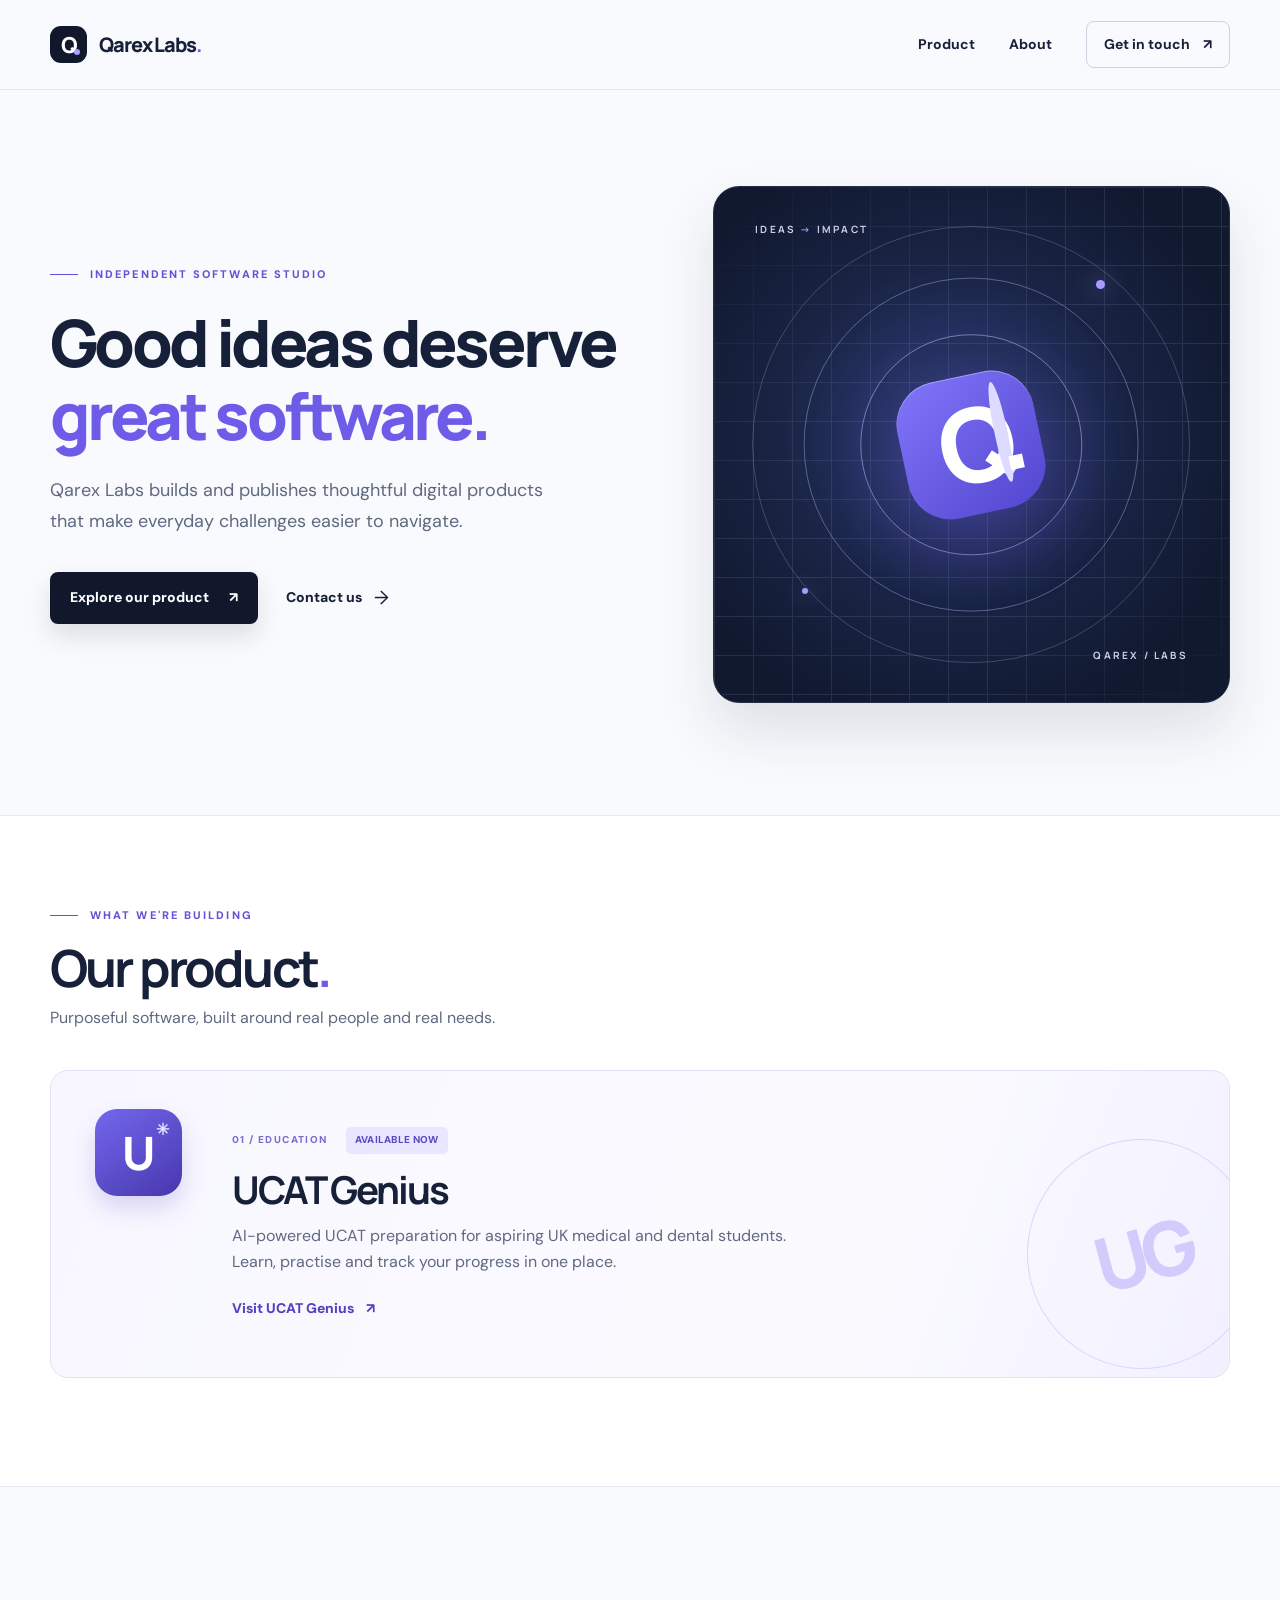
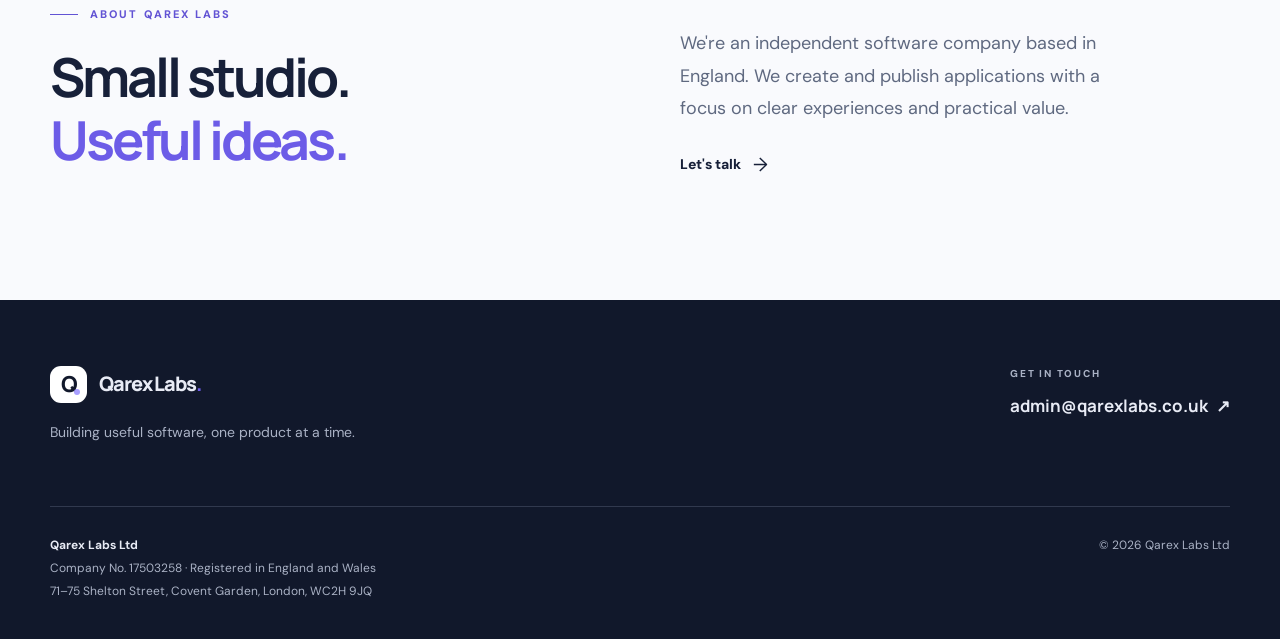
==== index.html @ 5dccab5b "Create Qarex Labs website" ====
<!doctype html>
<html lang="en-GB">
  <head>
    <meta charset="utf-8">
    <meta name="viewport" content="width=device-width, initial-scale=1">
    <meta name="theme-color" content="#11182b">
    <meta name="description" content="Qarex Labs Ltd builds and publishes useful software products, including UCAT Genius.">
    <meta property="og:type" content="website">
    <meta property="og:title" content="Qarex Labs — Independent software studio">
    <meta property="og:description" content="We build and publish useful software products.">
    <meta property="og:url" content="https://qarexlabs.co.uk/">
    <link rel="canonical" href="https://qarexlabs.co.uk/">
    <link rel="icon" type="image/svg+xml" href="favicon.svg">
    <link rel="stylesheet" href="style.css">
    <title>Qarex Labs — Independent software studio</title>
  </head>
  <body>
    <a class="skip-link" href="#main">Skip to content</a>

    <header class="site-header">
      <div class="container header-inner">
        <a class="brand" href="/" aria-label="Qarex Labs home">
          <span class="brand-mark" aria-hidden="true">Q<span></span></span>
          <span>Qarex Labs<span class="brand-dot">.</span></span>
        </a>
        <nav class="site-nav" aria-label="Main navigation">
          <a href="#product">Product</a>
          <a href="#about">About</a>
          <a class="nav-contact" href="mailto:admin@qarexlabs.co.uk">Get in touch <span aria-hidden="true">↗</span></a>
        </nav>
      </div>
    </header>

    <main id="main">
      <section class="hero container" aria-labelledby="hero-title">
        <div class="hero-copy">
          <p class="eyebrow"><span class="eyebrow-line"></span> Independent software studio</p>
          <h1 id="hero-title">Good ideas deserve <em>great software.</em></h1>
          <p class="hero-lead">Qarex Labs builds and publishes thoughtful digital products that make everyday challenges easier to navigate.</p>
          <div class="hero-actions">
            <a class="button button-primary" href="#product">Explore our product <span aria-hidden="true">↗</span></a>
            <a class="text-link" href="mailto:admin@qarexlabs.co.uk">Contact us <span aria-hidden="true">→</span></a>
          </div>
        </div>
        <div class="hero-art" aria-hidden="true">
          <div class="art-grid"></div>
          <div class="orbit orbit-outer"></div>
          <div class="orbit orbit-middle"></div>
          <div class="orbit orbit-inner"></div>
          <div class="orbit-core">Q<span>.</span></div>
          <div class="art-label art-label-top">IDEAS <span>→</span> IMPACT</div>
          <div class="art-label art-label-bottom">QAREX / LABS</div>
          <div class="art-spark art-spark-one"></div>
          <div class="art-spark art-spark-two"></div>
        </div>
      </section>

      <section class="product-section" id="product" aria-labelledby="product-title">
        <div class="container">
          <div class="section-heading">
            <p class="eyebrow"><span class="eyebrow-line"></span> What we're building</p>
            <h2 id="product-title">Our product<span class="accent">.</span></h2>
            <p>Purposeful software, built around real people and real needs.</p>
          </div>
          <article class="product-card">
            <div class="product-icon" aria-hidden="true"><span>U</span><span class="icon-star">✳</span></div>
            <div class="product-content">
              <div class="product-meta"><span>01 / EDUCATION</span><span class="product-status">Available now</span></div>
              <h3>UCAT Genius</h3>
              <p>AI-powered UCAT preparation for aspiring UK medical and dental students. Learn, practise and track your progress in one place.</p>
              <a class="product-link" href="https://ucatgenius.com/">Visit UCAT Genius <span aria-hidden="true">↗</span></a>
            </div>
            <div class="product-decoration" aria-hidden="true"><span>UG</span></div>
          </article>
        </div>
      </section>

      <section class="about-section container" id="about" aria-labelledby="about-title">
        <div>
          <p class="eyebrow"><span class="eyebrow-line"></span> About Qarex Labs</p>
          <h2 id="about-title">Small studio.<br><em>Useful ideas.</em></h2>
        </div>
        <div class="about-copy">
          <p>We're an independent software company based in England. We create and publish applications with a focus on clear experiences and practical value.</p>
          <a class="text-link" href="mailto:admin@qarexlabs.co.uk">Let's talk <span aria-hidden="true">→</span></a>
        </div>
      </section>
    </main>

    <footer class="site-footer">
      <div class="container footer-top">
        <div>
          <a class="brand footer-brand" href="/" aria-label="Qarex Labs home">
            <span class="brand-mark" aria-hidden="true">Q<span></span></span>
            <span>Qarex Labs<span class="brand-dot">.</span></span>
          </a>
          <p>Building useful software, one product at a time.</p>
        </div>
        <div class="footer-contact">
          <span>GET IN TOUCH</span>
          <a href="mailto:admin@qarexlabs.co.uk">admin@qarexlabs.co.uk <span aria-hidden="true">↗</span></a>
        </div>
      </div>
      <div class="container footer-bottom">
        <div>
          <strong>Qarex Labs Ltd</strong>
          <span><a class="company-link" href="https://find-and-update.company-information.service.gov.uk/company/17503258">Company No. 17503258</a> · Registered in England and Wales</span>
          <address>71–75 Shelton Street, Covent Garden, London, WC2H 9JQ</address>
        </div>
        <span>© 2026 Qarex Labs Ltd</span>
      </div>
    </footer>
  </body>
</html>
---- style.css ----
@import url('https://fonts.googleapis.com/css2?family=DM+Sans:wght@400;500;600;700&family=Manrope:wght@400;500;600;700;800&display=swap');

:root {
  color-scheme: light;
  --ink: #172039;
  --muted: #5f6980;
  --purple: #6c5ce7;
  --line: #e3e7f0;
  --paper: #f9fafd;
  --dark: #11182b;
}

*, *::before, *::after { box-sizing: border-box; }
html { scroll-behavior: smooth; }
body { margin: 0; color: var(--ink); background: var(--paper); font: 400 16px/1.65 'DM Sans', Arial, sans-serif; }
a { color: inherit; text-decoration: none; }
a:focus-visible { outline: 3px solid #a89fff; outline-offset: 4px; }
h1, h2, h3, p { margin-top: 0; }
h1, h2, h3 { font-family: Manrope, Arial, sans-serif; letter-spacing: -.055em; }
.container { width: min(1180px, calc(100% - 64px)); margin-inline: auto; }
.skip-link { position: absolute; z-index: 10; left: 16px; top: -60px; padding: 8px 14px; background: white; }
.skip-link:focus { top: 12px; }

.site-header { background: var(--paper); border-bottom: 1px solid var(--line); }
.header-inner { min-height: 89px; display: flex; align-items: center; justify-content: space-between; gap: 28px; }
.brand { display: inline-flex; align-items: center; gap: 12px; font: 800 20px/1 Manrope, Arial, sans-serif; letter-spacing: -.055em; white-space: nowrap; }
.brand-mark { position: relative; display: grid; place-items: center; width: 37px; height: 37px; border-radius: 11px; color: #fff; background: var(--dark); font: 800 22px/1 Manrope, Arial, sans-serif; }
.brand-mark > span { position: absolute; right: 7px; bottom: 8px; width: 6px; height: 6px; border-radius: 50%; background: #a89fff; }
.brand-dot, .accent { color: var(--purple); }
.site-nav { display: flex; align-items: center; gap: 34px; font-size: 14px; font-weight: 700; }
.site-nav a:not(.nav-contact):hover, .text-link:hover, .footer-contact a:hover { color: var(--purple); }
.nav-contact { padding: 11px 17px; border: 1px solid #ccd2e0; border-radius: 8px; transition: background .2s, border-color .2s; }
.nav-contact:hover { background: #f0efff; border-color: #c4bfff; }
.nav-contact span { margin-left: 10px; }

.hero { display: grid; grid-template-columns: 1.08fr .92fr; align-items: center; gap: 56px; padding-block: 96px 112px; }
.hero-copy { max-width: 610px; }
.eyebrow { display: flex; align-items: center; gap: 12px; margin-bottom: 23px; color: #6253d4; font-size: 11px; font-weight: 800; letter-spacing: .19em; text-transform: uppercase; }
.eyebrow-line { width: 28px; height: 1px; background: currentColor; }
.hero h1 { max-width: 700px; margin-bottom: 24px; font-size: clamp(44px, 5.1vw, 72px); line-height: 1.105; font-weight: 800; }
.hero h1 em, .about-section h2 em { color: var(--purple); font-style: normal; }
.hero-lead { max-width: 510px; margin-bottom: 34px; color: var(--muted); font-size: 18px; line-height: 1.75; }
.hero-actions { display: flex; align-items: center; flex-wrap: wrap; gap: 28px; }
.button { display: inline-flex; align-items: center; justify-content: center; gap: 20px; min-height: 52px; padding: 12px 20px; border-radius: 8px; font-size: 14px; font-weight: 800; }
.button-primary { background: var(--dark); color: white; box-shadow: 0 12px 24px rgba(17,24,43,.12); transition: transform .2s, box-shadow .2s; }
.button-primary:hover { transform: translateY(-2px); box-shadow: 0 15px 28px rgba(17,24,43,.18); }
.text-link { display: inline-flex; align-items: center; gap: 12px; font-size: 14px; font-weight: 800; }
.text-link span { font-size: 19px; font-weight: 400; }

.hero-art { position: relative; aspect-ratio: 1/1; overflow: hidden; border: 1px solid #252e48; border-radius: 26px; background: radial-gradient(circle at 46% 48%, #303c73 0, #192444 45%, #11192f 78%); box-shadow: 0 28px 56px rgba(32,42,76,.12); }
.art-grid { position: absolute; inset: 0; opacity: .17; background-image: linear-gradient(#8b99bf 1px, transparent 1px), linear-gradient(90deg, #8b99bf 1px, transparent 1px); background-size: 39px 39px; mask-image: linear-gradient(135deg, transparent, #000 35%, #000 75%, transparent); }
.orbit { position: absolute; left: 50%; top: 50%; border: 1px solid rgba(194,199,255,.24); border-radius: 50%; transform: translate(-50%, -50%); }
.orbit-outer { width: 85%; aspect-ratio: 1; }
.orbit-middle { width: 65%; aspect-ratio: 1; border-color: rgba(194,199,255,.38); }
.orbit-inner { width: 43%; aspect-ratio: 1; border-color: rgba(194,199,255,.53); box-shadow: 0 0 70px rgba(121,105,255,.14); }
.orbit-core { position: absolute; left: 50%; top: 50%; display: grid; place-items: center; width: 27%; aspect-ratio: 1; border-radius: 31%; color: white; background: linear-gradient(145deg, #8175fa, #5346cf); box-shadow: 0 20px 70px rgba(105,87,239,.38), inset 0 1px 0 rgba(255,255,255,.34); transform: translate(-50%, -50%) rotate(-12deg); font: 800 clamp(55px, 8vw, 112px)/1 Manrope, Arial, sans-serif; letter-spacing: -.13em; }
.orbit-core::first-letter { transform: rotate(12deg); }
.orbit-core span { position: absolute; right: 22%; bottom: 18%; width: 10%; aspect-ratio: 1; border-radius: 50%; background: #dddbff; }
.art-label { position: absolute; color: #cbd0e7; font: 700 10px/1.2 Manrope, Arial, sans-serif; letter-spacing: .22em; }
.art-label-top { top: 7%; left: 8%; }
.art-label-top span { color: #aaa0ff; }
.art-label-bottom { bottom: 8%; right: 8%; }
.art-spark { position: absolute; width: 9px; height: 9px; border-radius: 50%; background: #a69dff; box-shadow: 0 0 24px #a69dff; }
.art-spark-one { top: 18%; right: 24%; }.art-spark-two { bottom: 21%; left: 17%; width: 6px; height: 6px; }

.product-section { padding-block: 90px 108px; background: #fff; border-block: 1px solid var(--line); }
.section-heading { margin-bottom: 39px; }
.section-heading .eyebrow { margin-bottom: 14px; }
.section-heading h2 { margin-bottom: 8px; font-size: clamp(36px, 4vw, 52px); line-height: 1.15; }
.section-heading > p:last-child { margin-bottom: 0; color: var(--muted); }
.product-card { display: grid; grid-template-columns: 105px minmax(0, 1fr) 190px; gap: 32px; min-height: 290px; align-items: center; overflow: hidden; padding: 38px 44px; border: 1px solid #e1e4f0; border-radius: 18px; background: linear-gradient(110deg, #f8f7ff 0%, #fbfbff 69%, #f2f0ff 100%); }
.product-icon { position: relative; align-self: start; display: grid; place-items: center; width: 87px; height: 87px; border-radius: 22px; color: #fff; background: linear-gradient(145deg, #7467ed, #4737ad); box-shadow: 0 12px 24px rgba(86,70,189,.2); font: 800 46px/1 Manrope, Arial, sans-serif; }
.icon-star { position: absolute; right: 13px; top: 12px; color: #e3dfff; font-size: 16px; }
.product-meta { display: flex; align-items: center; flex-wrap: wrap; gap: 18px; margin-bottom: 13px; color: #786bd0; font-size: 10px; font-weight: 800; letter-spacing: .14em; }
.product-status { padding: 5px 9px; border-radius: 5px; background: #e9e6ff; color: #584ac3; font-size: 10px; letter-spacing: .03em; text-transform: uppercase; }
.product-card h3 { margin-bottom: 10px; font-size: clamp(29px, 3vw, 39px); line-height: 1.2; }
.product-card p { max-width: 590px; margin-bottom: 20px; color: var(--muted); }
.product-link { display: inline-flex; align-items: center; gap: 12px; color: #5142c2; font-size: 14px; font-weight: 800; }
.product-link:hover { text-decoration: underline; text-underline-offset: 4px; }
.product-decoration { display: grid; place-items: center; width: 230px; height: 230px; border: 1px solid #dad5ff; border-radius: 50%; color: #d2cbfb; font: 800 75px/1 Manrope, Arial, sans-serif; letter-spacing: -.09em; transform: translate(32px, 30px) rotate(-15deg); }

.about-section { display: grid; grid-template-columns: 1fr 1fr; align-items: center; gap: 80px; padding-block: 110px 120px; }
.about-section h2 { margin-bottom: 0; font-size: clamp(36px, 4.2vw, 58px); line-height: 1.17; }
.about-copy { max-width: 450px; padding-top: 30px; }
.about-copy p { margin-bottom: 24px; color: var(--muted); font-size: 18px; line-height: 1.8; }

.site-footer { color: #e8ebf5; background: var(--dark); }
.footer-top { display: flex; justify-content: space-between; gap: 35px; padding-block: 66px 62px; border-bottom: 1px solid #31394e; }
.footer-brand .brand-mark { background: #fff; color: var(--dark); }
.footer-top p { margin: 18px 0 0; color: #aab2c5; font-size: 14px; }
.footer-contact { display: flex; flex-direction: column; align-items: flex-start; gap: 12px; }
.footer-contact > span { color: #aab2c5; font-size: 10px; font-weight: 800; letter-spacing: .18em; }
.footer-contact a { font: 700 17px Manrope, Arial, sans-serif; }
.footer-contact a span { margin-left: 5px; }
.footer-bottom { display: flex; justify-content: space-between; gap: 24px; padding-block: 29px 38px; color: #aab2c5; font-size: 12px; }
.footer-bottom > div { display: flex; flex-direction: column; gap: 3px; }
.footer-bottom strong { color: #e8ebf5; font-weight: 700; }
.footer-bottom address { font-style: normal; }
.company-link:hover { color: #e8ebf5; text-decoration: underline; text-underline-offset: 3px; }

@media (max-width: 900px) {
  .hero { gap: 35px; padding-block: 75px 85px; }
  .hero h1 { font-size: clamp(42px, 5.7vw, 60px); }
  .product-card { grid-template-columns: 90px minmax(0, 1fr); }
  .product-decoration { display: none; }
}
@media (max-width: 680px) {
  .container { width: min(100% - 36px, 520px); }
  .header-inner { min-height: 76px; }
  .brand { font-size: 18px; }
  .site-nav { gap: 14px; }
  .site-nav a:not(.nav-contact) { display: none; }
  .nav-contact { padding: 8px 11px; font-size: 12px; }
  .nav-contact span { margin-left: 3px; }
  .hero { grid-template-columns: 1fr; gap: 47px; padding-block: 69px 75px; }
  .hero h1 { font-size: clamp(43px, 10vw, 60px); }
  .hero-lead { font-size: 16px; }
  .hero-art { width: min(100%, 460px); margin-inline: auto; }
  .orbit-core { font-size: clamp(65px, 19vw, 95px); }
  .product-section { padding-block: 70px 80px; }
  .product-card { grid-template-columns: 1fr; gap: 24px; padding: 26px; }
  .product-icon { width: 72px; height: 72px; font-size: 37px; border-radius: 18px; }
  .about-section { grid-template-columns: 1fr; gap: 16px; padding-block: 85px 95px; }
  .about-copy { padding-top: 0; }
  .about-copy p { font-size: 16px; }
  .footer-top, .footer-bottom { flex-direction: column; }
  .footer-top { padding-block: 52px; }
  .footer-bottom { padding-block: 26px 35px; }
}
@media (max-width: 360px) {
  .brand { gap: 8px; font-size: 16px; }
  .nav-contact { padding: 7px 8px; font-size: 11px; }
}
@media (prefers-reduced-motion: reduce) {
  html { scroll-behavior: auto; }
  *, *::before, *::after { transition-duration: .01ms !important; animation-duration: .01ms !important; }
}
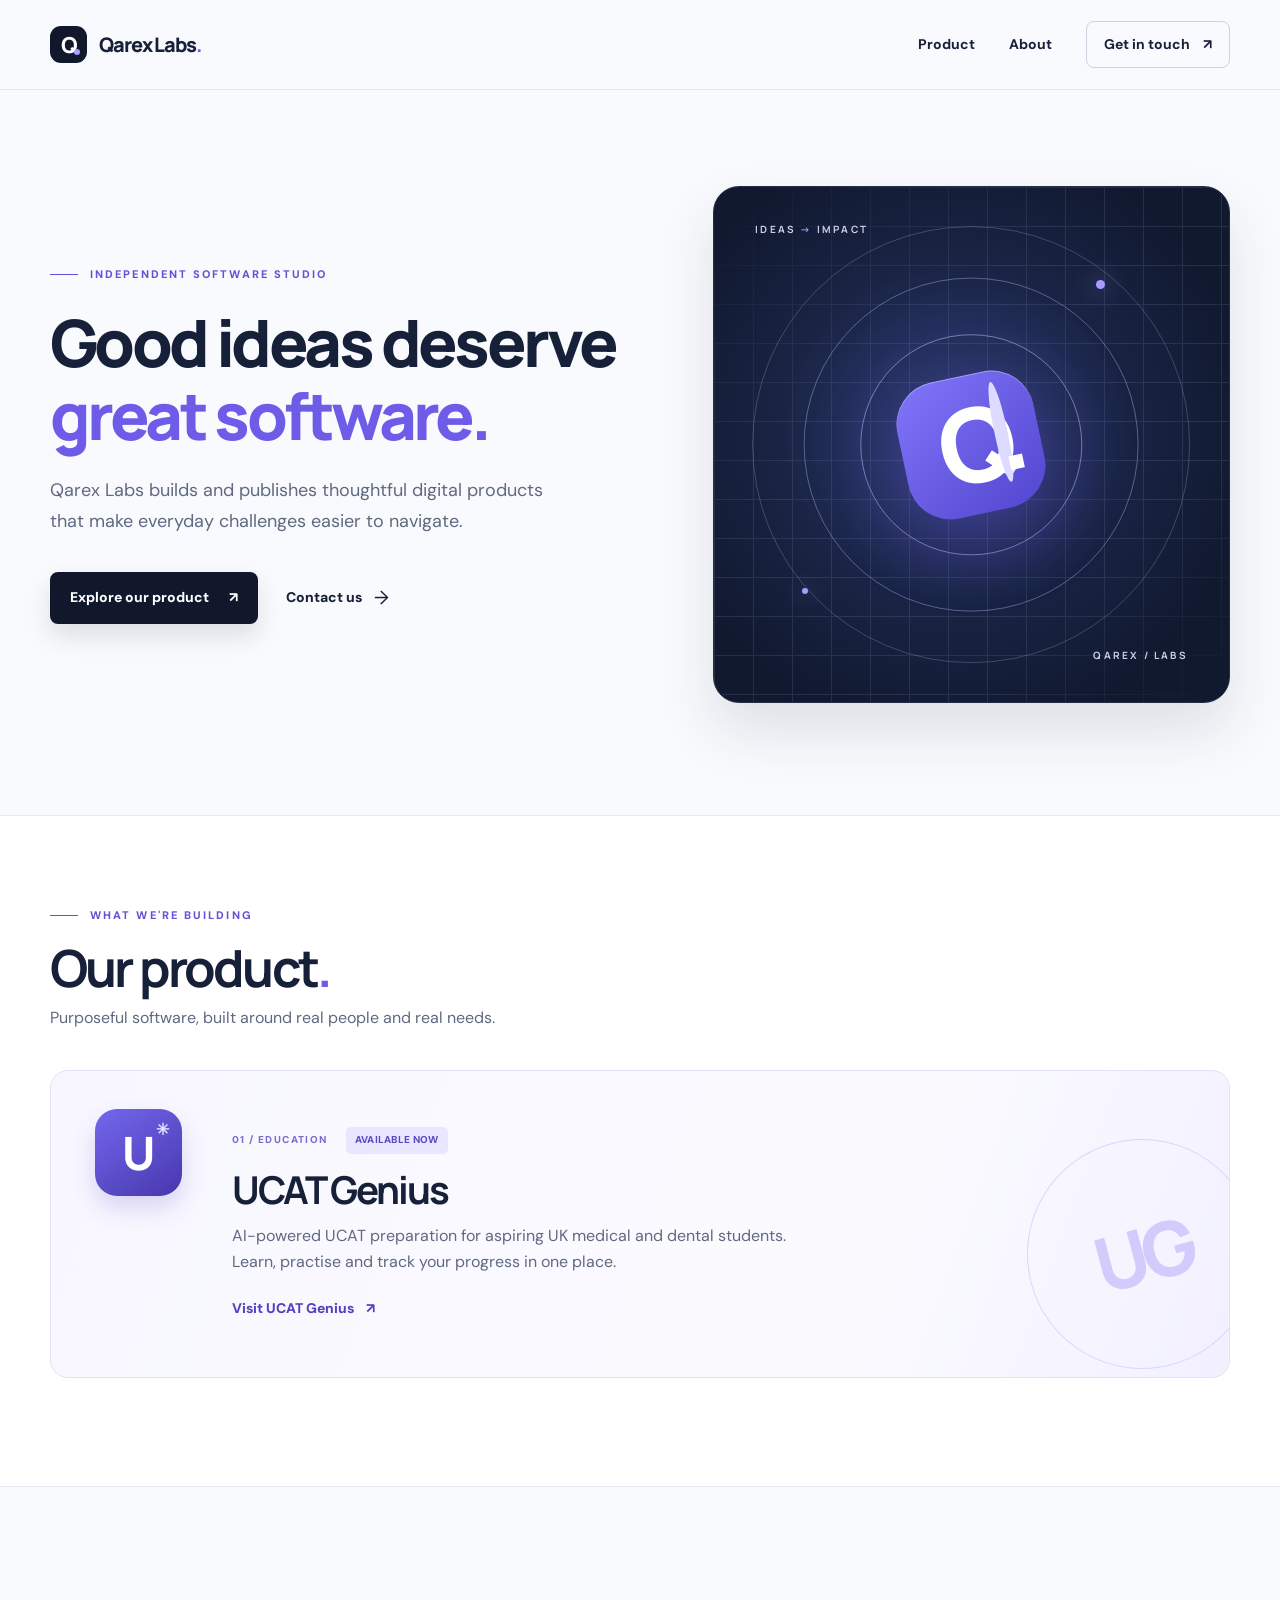
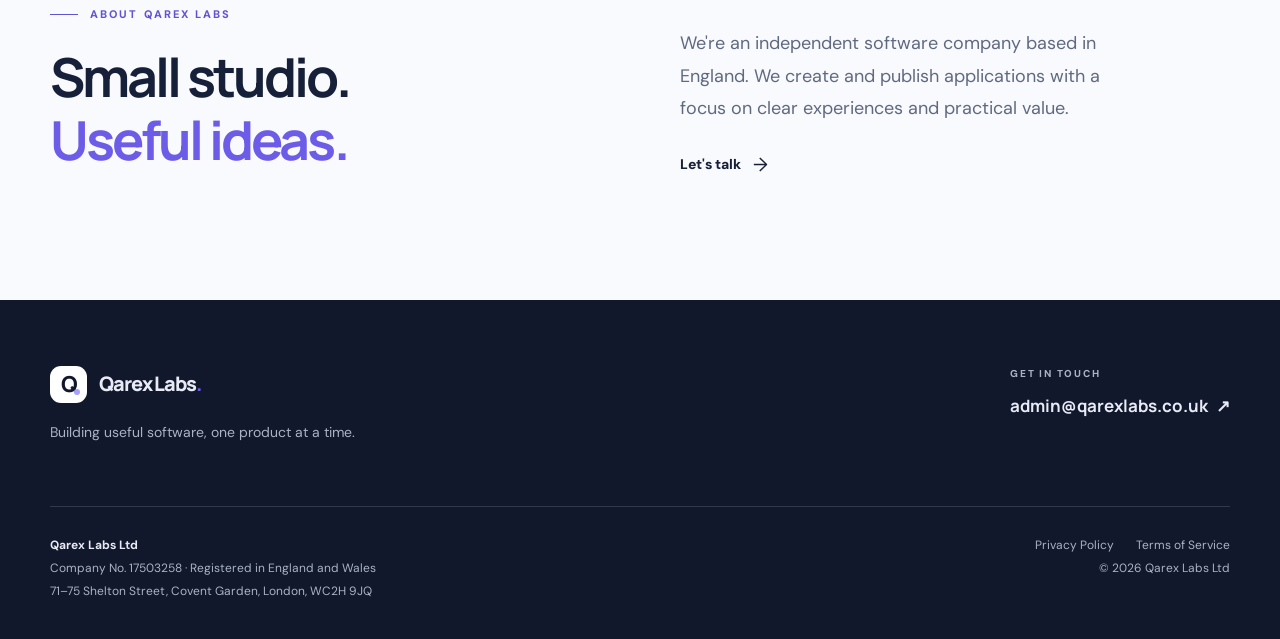
==== commit d50bee6d: "Add UCAT Genius privacy policy and terms pages" ====
--- a/index.html
+++ b/index.html
@@ -107,7 +107,13 @@
           <span><a class="company-link" href="https://find-and-update.company-information.service.gov.uk/company/17503258">Company No. 17503258</a> · Registered in England and Wales</span>
           <address>71–75 Shelton Street, Covent Garden, London, WC2H 9JQ</address>
         </div>
-        <span>© 2026 Qarex Labs Ltd</span>
+        <div class="footer-end">
+          <nav class="footer-legal" aria-label="Legal">
+            <a href="/privacy">Privacy Policy</a>
+            <a href="/terms">Terms of Service</a>
+          </nav>
+          <span>© 2026 Qarex Labs Ltd</span>
+        </div>
       </div>
     </footer>
   </body>
--- a/style.css
+++ b/style.css
@@ -97,12 +97,44 @@
 .footer-bottom strong { color: #e8ebf5; font-weight: 700; }
 .footer-bottom address { font-style: normal; }
 .company-link:hover { color: #e8ebf5; text-decoration: underline; text-underline-offset: 3px; }
+.footer-end { align-items: flex-end; text-align: right; }
+.footer-legal { display: flex; flex-wrap: wrap; justify-content: flex-end; gap: 10px 22px; }
+.footer-legal a:hover { color: #e8ebf5; text-decoration: underline; text-underline-offset: 3px; }
+
+.legal-page { padding-block: 72px 104px; }
+.legal-intro { max-width: 780px; margin-bottom: 44px; }
+.legal-intro .eyebrow { margin-bottom: 16px; }
+.legal-intro h1 { margin-bottom: 14px; font-size: clamp(40px, 5vw, 62px); line-height: 1.12; }
+.legal-intro > p { color: var(--muted); font-size: 17px; }
+.legal-updated { margin-top: 20px; color: var(--muted); font-size: 13px; font-weight: 700; }
+.legal-layout { display: grid; grid-template-columns: minmax(0, 1fr) 230px; align-items: start; gap: 64px; }
+.legal-content { min-width: 0; max-width: 800px; }
+.legal-content section { padding-block: 27px; border-top: 1px solid var(--line); }
+.legal-content h2 { margin-bottom: 14px; font-size: clamp(23px, 2.5vw, 29px); line-height: 1.25; }
+.legal-content h3 { margin: 23px 0 9px; font-size: 18px; line-height: 1.4; letter-spacing: -.03em; }
+.legal-content p, .legal-content ul { margin-bottom: 15px; }
+.legal-content p:last-child, .legal-content ul:last-child { margin-bottom: 0; }
+.legal-content ul { padding-left: 22px; }
+.legal-content li { padding-left: 4px; margin-bottom: 8px; }
+.legal-content li:last-child { margin-bottom: 0; }
+.legal-content a { color: #5142c2; text-decoration: underline; text-underline-offset: 3px; overflow-wrap: anywhere; }
+.legal-content a:hover { color: #3425a4; }
+.legal-content address { font-style: normal; }
+.legal-aside { position: sticky; top: 28px; padding: 22px; border: 1px solid var(--line); border-radius: 14px; background: #fff; }
+.legal-aside h2 { margin-bottom: 13px; font-size: 14px; letter-spacing: -.02em; }
+.legal-aside nav { display: flex; flex-direction: column; gap: 9px; }
+.legal-aside a { color: var(--muted); font-size: 13px; line-height: 1.45; }
+.legal-aside a:hover { color: var(--purple); }
+.legal-content section[id] { scroll-margin-top: 24px; }
 
 @media (max-width: 900px) {
   .hero { gap: 35px; padding-block: 75px 85px; }
   .hero h1 { font-size: clamp(42px, 5.7vw, 60px); }
   .product-card { grid-template-columns: 90px minmax(0, 1fr); }
   .product-decoration { display: none; }
+  .legal-layout { grid-template-columns: 1fr; gap: 20px; }
+  .legal-aside { position: static; grid-row: 1; }
+  .legal-aside nav { flex-direction: row; flex-wrap: wrap; gap: 9px 18px; }
 }
 @media (max-width: 680px) {
   .container { width: min(100% - 36px, 520px); }
@@ -126,6 +158,12 @@
   .footer-top, .footer-bottom { flex-direction: column; }
   .footer-top { padding-block: 52px; }
   .footer-bottom { padding-block: 26px 35px; }
+  .footer-end { align-items: flex-start; text-align: left; }
+  .footer-legal { justify-content: flex-start; }
+  .legal-page { padding-block: 50px 75px; }
+  .legal-intro { margin-bottom: 30px; }
+  .legal-intro > p { font-size: 16px; }
+  .legal-aside { padding: 18px; }
 }
 @media (max-width: 360px) {
   .brand { gap: 8px; font-size: 16px; }
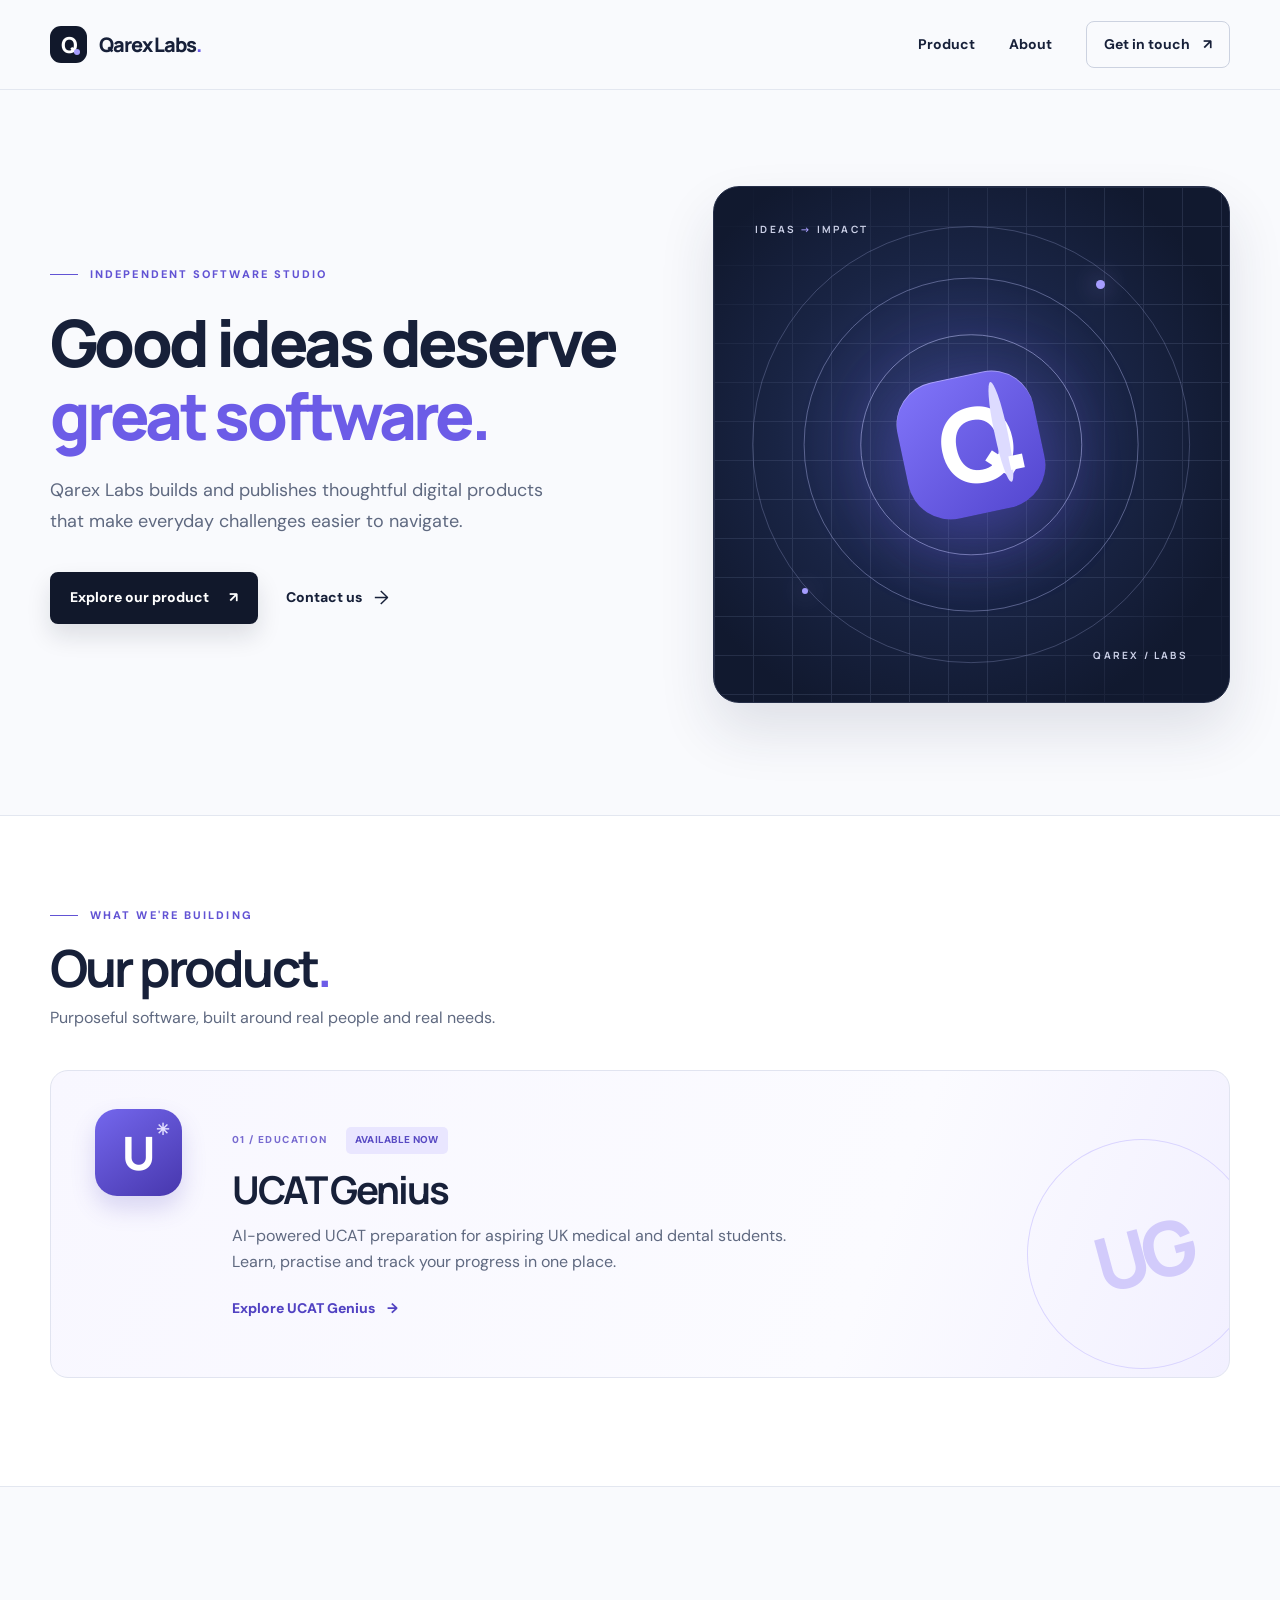
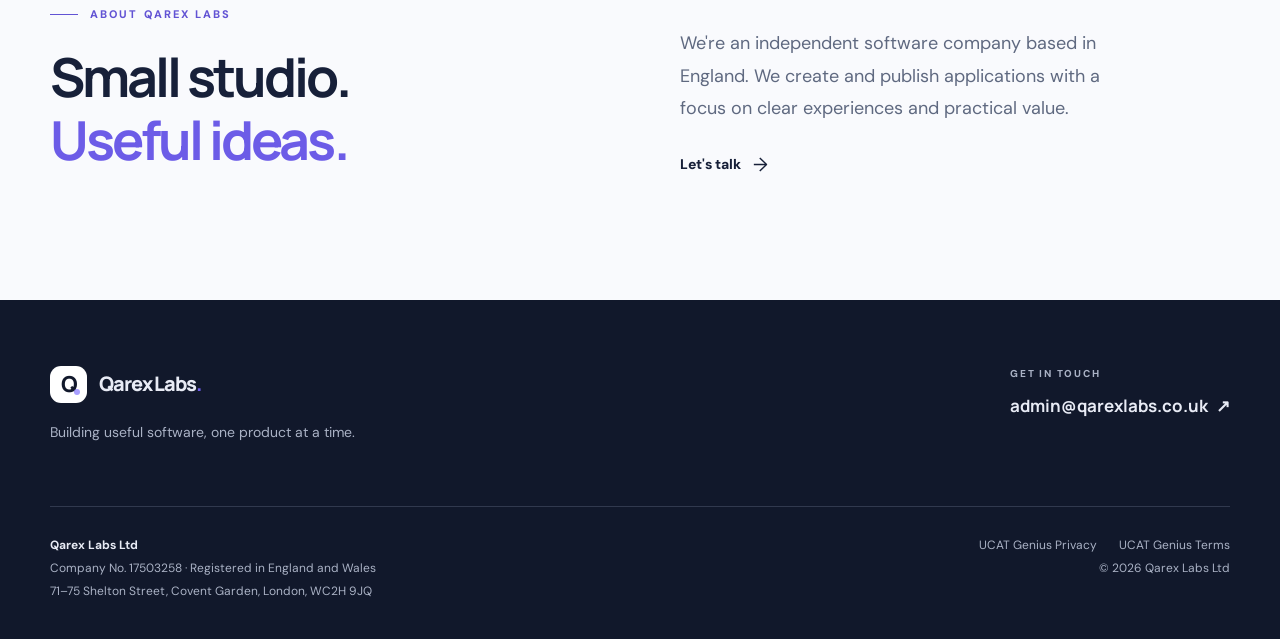
==== commit fbb72b5f: "website updates" ====
--- a/index.html
+++ b/index.html
@@ -68,7 +68,7 @@
               <div class="product-meta"><span>01 / EDUCATION</span><span class="product-status">Available now</span></div>
               <h3>UCAT Genius</h3>
               <p>AI-powered UCAT preparation for aspiring UK medical and dental students. Learn, practise and track your progress in one place.</p>
-              <a class="product-link" href="https://ucatgenius.com/">Visit UCAT Genius <span aria-hidden="true">↗</span></a>
+              <a class="product-link" href="/ucatgenius">Explore UCAT Genius <span aria-hidden="true">→</span></a>
             </div>
             <div class="product-decoration" aria-hidden="true"><span>UG</span></div>
           </article>
@@ -109,8 +109,8 @@
         </div>
         <div class="footer-end">
           <nav class="footer-legal" aria-label="Legal">
-            <a href="/privacy">Privacy Policy</a>
-            <a href="/terms">Terms of Service</a>
+            <a href="/ucatgenius/privacy">UCAT Genius Privacy</a>
+            <a href="/ucatgenius/terms">UCAT Genius Terms</a>
           </nav>
           <span>© 2026 Qarex Labs Ltd</span>
         </div>
--- a/style.css
+++ b/style.css
@@ -78,6 +78,32 @@
 .product-link { display: inline-flex; align-items: center; gap: 12px; color: #5142c2; font-size: 14px; font-weight: 800; }
 .product-link:hover { text-decoration: underline; text-underline-offset: 4px; }
 .product-decoration { display: grid; place-items: center; width: 230px; height: 230px; border: 1px solid #dad5ff; border-radius: 50%; color: #d2cbfb; font: 800 75px/1 Manrope, Arial, sans-serif; letter-spacing: -.09em; transform: translate(32px, 30px) rotate(-15deg); }
+
+.product-hero { display: grid; grid-template-columns: 1.1fr .9fr; align-items: center; gap: 72px; padding-block: 92px 100px; }
+.product-hero-copy { max-width: 660px; }
+.product-hero h1 { margin-bottom: 22px; font-size: clamp(44px, 5vw, 68px); line-height: 1.1; }
+.product-hero h1 em { color: var(--purple); font-style: normal; }
+.product-disclaimer { max-width: 570px; margin: 28px 0 0; color: var(--muted); font-size: 13px; }
+.product-hero-art { position: relative; display: grid; place-items: center; min-height: 390px; overflow: hidden; border: 1px solid #252e48; border-radius: 26px; background: radial-gradient(circle at 50% 47%, #303c73 0, #192444 48%, #11192f 83%); box-shadow: 0 28px 56px rgba(32,42,76,.12); }
+.product-art-glow { position: absolute; width: 62%; aspect-ratio: 1; border: 1px solid rgba(194,199,255,.34); border-radius: 50%; box-shadow: 0 0 0 40px rgba(194,199,255,.035), 0 0 0 80px rgba(194,199,255,.025); }
+.product-app-mark { position: relative; display: grid; place-items: center; width: 142px; aspect-ratio: 1; border-radius: 34px; color: #fff; background: linear-gradient(145deg, #8175fa, #5346cf); box-shadow: 0 20px 70px rgba(105,87,239,.38), inset 0 1px 0 rgba(255,255,255,.34); font: 800 92px/1 Manrope, Arial, sans-serif; letter-spacing: -.12em; transform: rotate(-9deg); }
+.product-app-mark span { position: absolute; right: 19px; top: 16px; color: #e3dfff; font-size: 23px; letter-spacing: 0; }
+.product-art-caption { position: absolute; bottom: 27px; color: #cbd0e7; font: 700 10px/1.2 Manrope, Arial, sans-serif; letter-spacing: .2em; }
+.product-art-caption b { padding-inline: 5px; color: #aaa0ff; }
+.feature-section { padding-block: 88px 100px; background: #fff; border-block: 1px solid var(--line); }
+.feature-grid { display: grid; grid-template-columns: repeat(3, minmax(0, 1fr)); gap: 16px; }
+.feature-card { min-height: 210px; padding: 26px; border: 1px solid var(--line); border-radius: 15px; background: #fff; }
+.feature-number { display: inline-block; margin-bottom: 27px; color: #786bd0; font-size: 10px; font-weight: 800; letter-spacing: .16em; }
+.feature-card h3 { margin-bottom: 9px; font-size: 21px; line-height: 1.3; }
+.feature-card p { margin-bottom: 0; color: var(--muted); font-size: 14px; line-height: 1.7; }
+.feature-card-legal { background: linear-gradient(145deg, #f8f7ff, #fbfbff); }
+.product-legal-links { display: flex; flex-wrap: wrap; gap: 10px 19px; margin-top: 21px; }
+.product-legal-links a { color: #5142c2; font-size: 13px; font-weight: 800; }
+.product-legal-links a:hover { text-decoration: underline; text-underline-offset: 4px; }
+.product-legal-links span { margin-left: 5px; }
+.product-cta { display: flex; justify-content: space-between; align-items: center; gap: 35px; padding-block: 84px 94px; }
+.product-cta h2 { margin-bottom: 9px; font-size: clamp(30px, 3.5vw, 43px); line-height: 1.2; }
+.product-cta p:last-child { margin-bottom: 0; color: var(--muted); }
 
 .about-section { display: grid; grid-template-columns: 1fr 1fr; align-items: center; gap: 80px; padding-block: 110px 120px; }
 .about-section h2 { margin-bottom: 0; font-size: clamp(36px, 4.2vw, 58px); line-height: 1.17; }
@@ -132,6 +158,9 @@
   .hero h1 { font-size: clamp(42px, 5.7vw, 60px); }
   .product-card { grid-template-columns: 90px minmax(0, 1fr); }
   .product-decoration { display: none; }
+  .product-hero { gap: 36px; padding-block: 75px 82px; }
+  .product-hero-art { min-height: 330px; }
+  .feature-grid { grid-template-columns: repeat(2, minmax(0, 1fr)); }
   .legal-layout { grid-template-columns: 1fr; gap: 20px; }
   .legal-aside { position: static; grid-row: 1; }
   .legal-aside nav { flex-direction: row; flex-wrap: wrap; gap: 9px 18px; }
@@ -148,6 +177,15 @@
   .hero h1 { font-size: clamp(43px, 10vw, 60px); }
   .hero-lead { font-size: 16px; }
   .hero-art { width: min(100%, 460px); margin-inline: auto; }
+  .product-hero { grid-template-columns: 1fr; gap: 40px; padding-block: 62px 70px; }
+  .product-hero h1 { font-size: clamp(43px, 10vw, 60px); }
+  .product-hero-art { width: 100%; min-height: 285px; }
+  .product-app-mark { width: 115px; font-size: 74px; }
+  .feature-section { padding-block: 70px 78px; }
+  .feature-grid { grid-template-columns: 1fr; }
+  .feature-card { min-height: 0; padding: 23px; }
+  .feature-number { margin-bottom: 18px; }
+  .product-cta { align-items: flex-start; flex-direction: column; padding-block: 70px 78px; }
   .orbit-core { font-size: clamp(65px, 19vw, 95px); }
   .product-section { padding-block: 70px 80px; }
   .product-card { grid-template-columns: 1fr; gap: 24px; padding: 26px; }
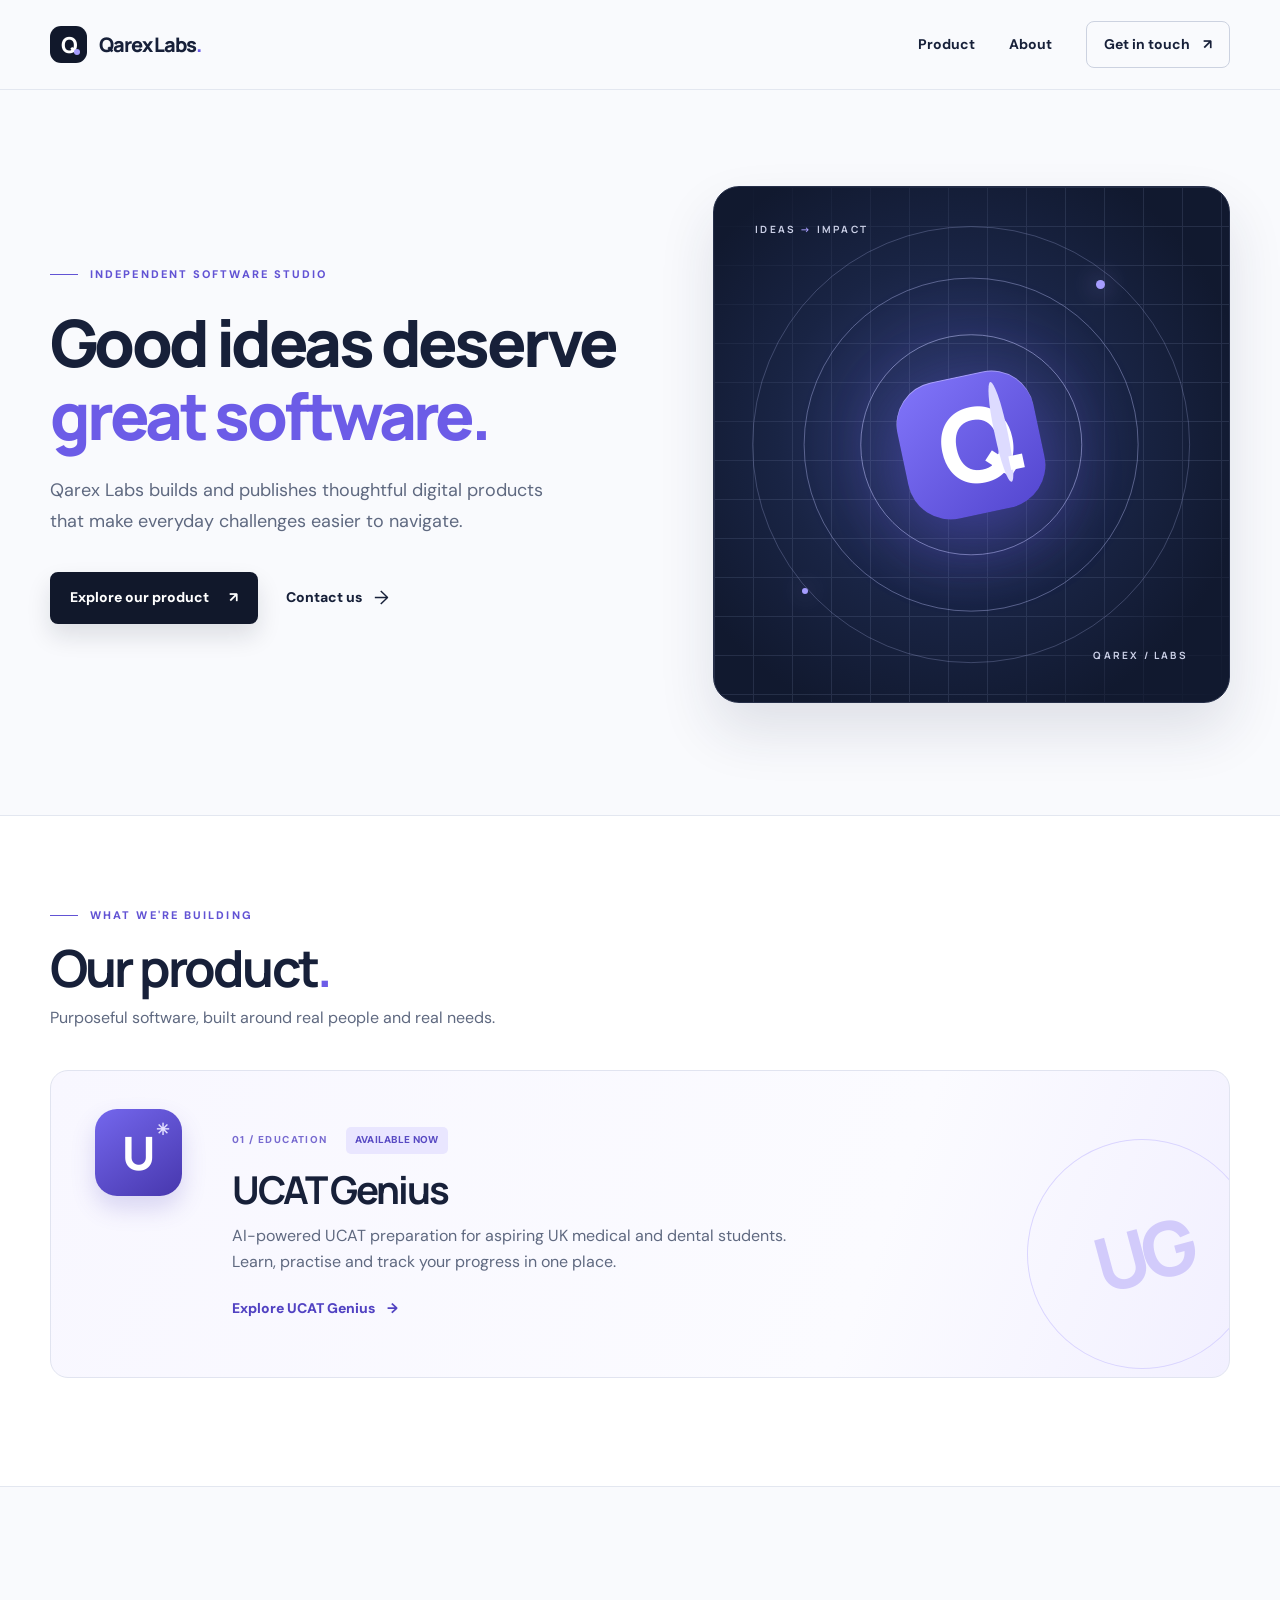
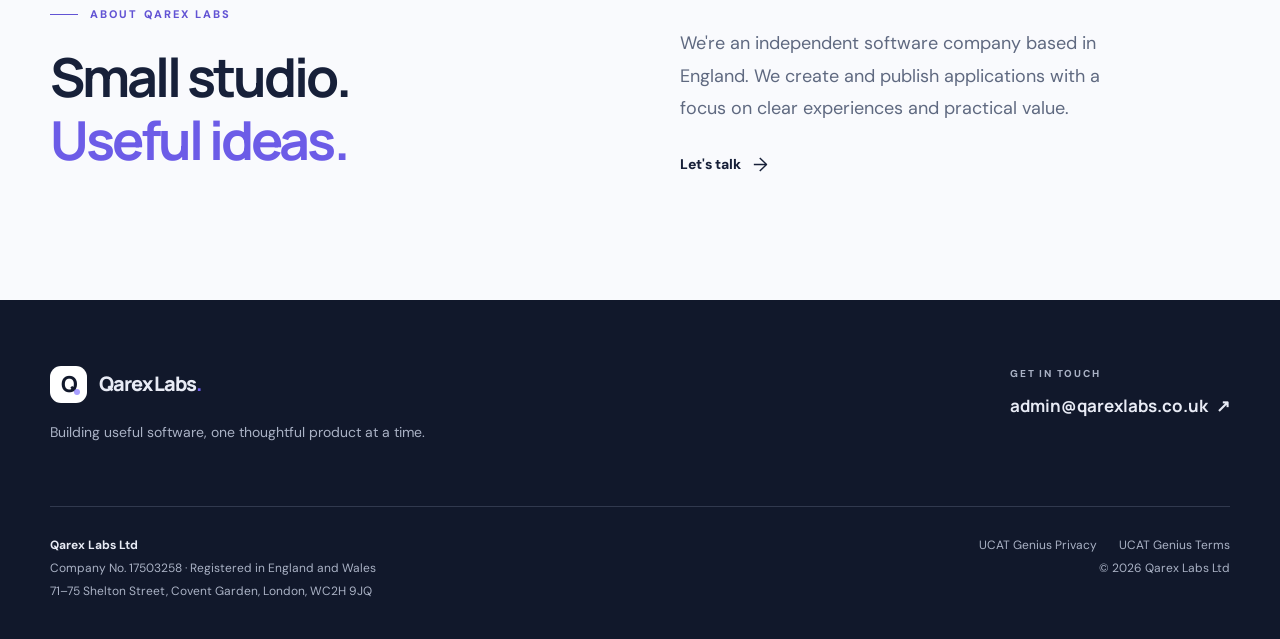
==== commit b164a337: "Tweak homepage footer tagline" ====
--- a/index.html
+++ b/index.html
@@ -94,7 +94,7 @@
             <span class="brand-mark" aria-hidden="true">Q<span></span></span>
             <span>Qarex Labs<span class="brand-dot">.</span></span>
           </a>
-          <p>Building useful software, one product at a time.</p>
+          <p>Building useful software, one thoughtful product at a time.</p>
         </div>
         <div class="footer-contact">
           <span>GET IN TOUCH</span>
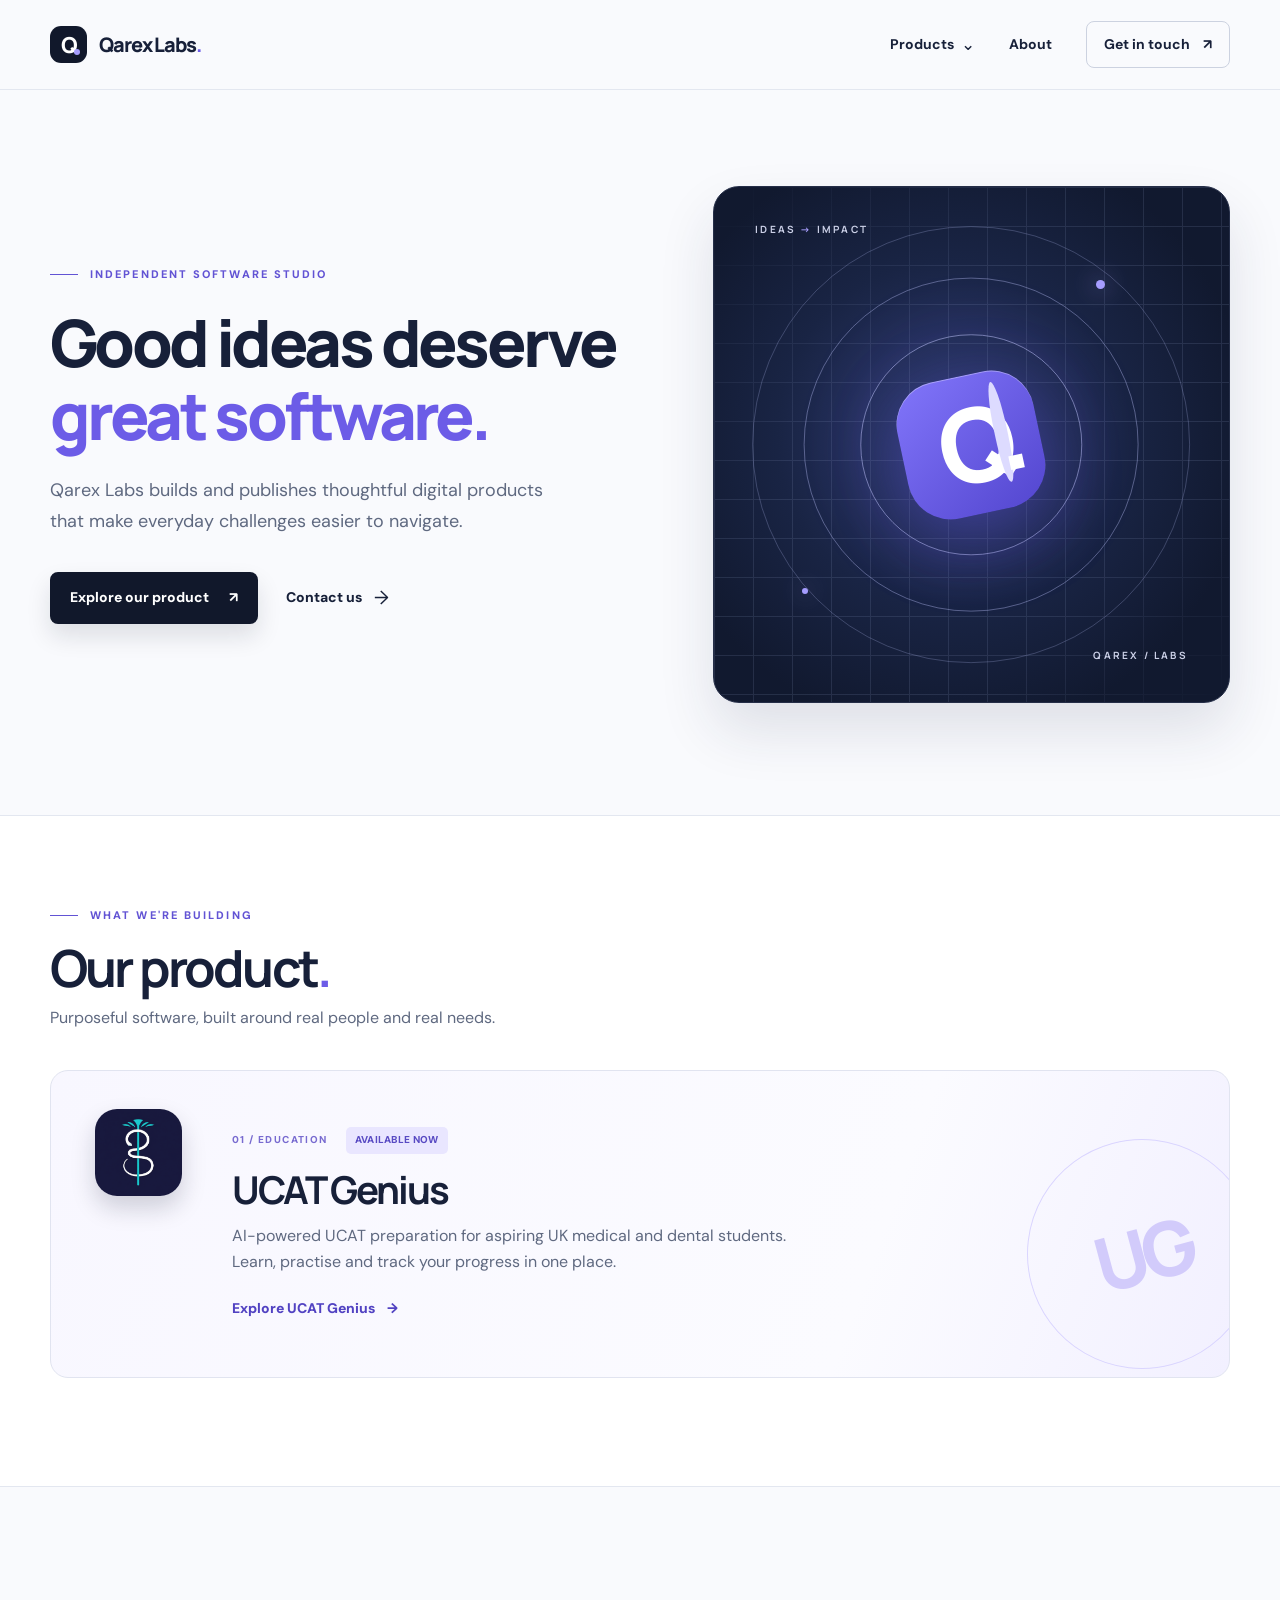
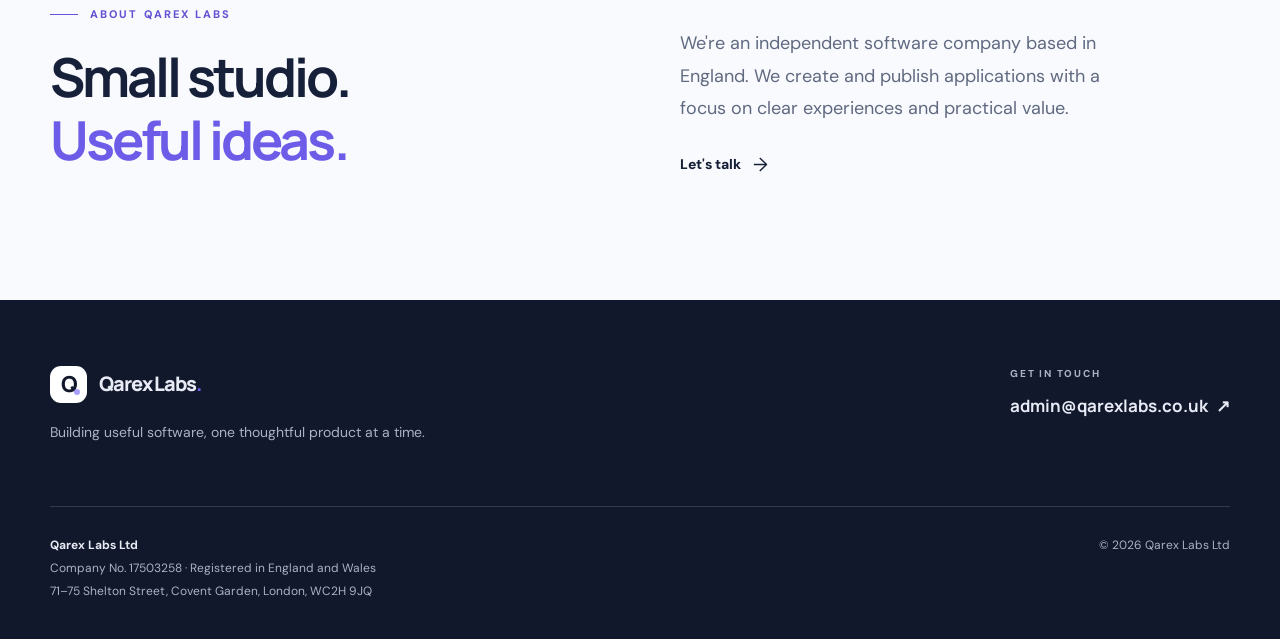
==== commit 79276a04: "Add UCAT Genius product icon and products menu" ====
--- a/index.html
+++ b/index.html
@@ -24,7 +24,12 @@
           <span>Qarex Labs<span class="brand-dot">.</span></span>
         </a>
         <nav class="site-nav" aria-label="Main navigation">
-          <a href="#product">Product</a>
+          <details class="nav-products">
+            <summary>Products <span aria-hidden="true">⌄</span></summary>
+            <div class="nav-products-menu">
+              <a href="/ucatgenius">UCAT Genius</a>
+            </div>
+          </details>
           <a href="#about">About</a>
           <a class="nav-contact" href="mailto:admin@qarexlabs.co.uk">Get in touch <span aria-hidden="true">↗</span></a>
         </nav>
@@ -63,7 +68,7 @@
             <p>Purposeful software, built around real people and real needs.</p>
           </div>
           <article class="product-card">
-            <div class="product-icon" aria-hidden="true"><span>U</span><span class="icon-star">✳</span></div>
+            <div class="product-icon" aria-hidden="true"><img src="/ucatgenius-icon.png" alt=""></div>
             <div class="product-content">
               <div class="product-meta"><span>01 / EDUCATION</span><span class="product-status">Available now</span></div>
               <h3>UCAT Genius</h3>
@@ -108,13 +113,10 @@
           <address>71–75 Shelton Street, Covent Garden, London, WC2H 9JQ</address>
         </div>
         <div class="footer-end">
-          <nav class="footer-legal" aria-label="Legal">
-            <a href="/ucatgenius/privacy">UCAT Genius Privacy</a>
-            <a href="/ucatgenius/terms">UCAT Genius Terms</a>
-          </nav>
           <span>© 2026 Qarex Labs Ltd</span>
         </div>
       </div>
     </footer>
+    <script src="/products-menu.js"></script>
   </body>
 </html>
--- a/style.css
+++ b/style.css
@@ -29,6 +29,18 @@
 .brand-dot, .accent { color: var(--purple); }
 .site-nav { display: flex; align-items: center; gap: 34px; font-size: 14px; font-weight: 700; }
 .site-nav a:not(.nav-contact):hover, .text-link:hover, .footer-contact a:hover { color: var(--purple); }
+.nav-products { position: relative; }
+.nav-products summary { display: flex; align-items: center; gap: 7px; cursor: pointer; list-style: none; }
+.nav-products summary::-webkit-details-marker { display: none; }
+.nav-products summary::marker { content: ""; }
+.nav-products summary:focus-visible { outline: 3px solid #a89fff; outline-offset: 4px; }
+.nav-products summary:hover, .nav-products[open] summary { color: var(--purple); }
+.nav-products summary span { font-size: 17px; font-weight: 400; transition: transform .2s; }
+.nav-products[open] summary span { transform: rotate(180deg); }
+.nav-products-menu { position: absolute; z-index: 20; top: calc(100% + 15px); left: -16px; display: flex; min-width: 190px; flex-direction: column; gap: 3px; padding: 8px; border: 1px solid var(--line); border-radius: 11px; background: #fff; box-shadow: 0 14px 34px rgba(23,32,57,.13); }
+.nav-products-menu::before { position: absolute; right: 0; bottom: 100%; left: 0; height: 16px; content: ""; }
+.nav-products-menu a { padding: 10px 12px; border-radius: 7px; font-size: 13px; font-weight: 700; white-space: nowrap; }
+.nav-products-menu a:hover, .nav-products-menu a:focus-visible { color: #5142c2; background: #f0efff; }
 .nav-contact { padding: 11px 17px; border: 1px solid #ccd2e0; border-radius: 8px; transition: background .2s, border-color .2s; }
 .nav-contact:hover { background: #f0efff; border-color: #c4bfff; }
 .nav-contact span { margin-left: 10px; }
@@ -69,8 +81,8 @@
 .section-heading h2 { margin-bottom: 8px; font-size: clamp(36px, 4vw, 52px); line-height: 1.15; }
 .section-heading > p:last-child { margin-bottom: 0; color: var(--muted); }
 .product-card { display: grid; grid-template-columns: 105px minmax(0, 1fr) 190px; gap: 32px; min-height: 290px; align-items: center; overflow: hidden; padding: 38px 44px; border: 1px solid #e1e4f0; border-radius: 18px; background: linear-gradient(110deg, #f8f7ff 0%, #fbfbff 69%, #f2f0ff 100%); }
-.product-icon { position: relative; align-self: start; display: grid; place-items: center; width: 87px; height: 87px; border-radius: 22px; color: #fff; background: linear-gradient(145deg, #7467ed, #4737ad); box-shadow: 0 12px 24px rgba(86,70,189,.2); font: 800 46px/1 Manrope, Arial, sans-serif; }
-.icon-star { position: absolute; right: 13px; top: 12px; color: #e3dfff; font-size: 16px; }
+.product-icon { align-self: start; width: 87px; aspect-ratio: 1; overflow: hidden; border-radius: 22px; box-shadow: 0 12px 24px rgba(17,24,43,.18); }
+.product-icon img { display: block; width: 100%; height: 100%; object-fit: cover; }
 .product-meta { display: flex; align-items: center; flex-wrap: wrap; gap: 18px; margin-bottom: 13px; color: #786bd0; font-size: 10px; font-weight: 800; letter-spacing: .14em; }
 .product-status { padding: 5px 9px; border-radius: 5px; background: #e9e6ff; color: #584ac3; font-size: 10px; letter-spacing: .03em; text-transform: uppercase; }
 .product-card h3 { margin-bottom: 10px; font-size: clamp(29px, 3vw, 39px); line-height: 1.2; }
@@ -86,8 +98,7 @@
 .product-disclaimer { max-width: 570px; margin: 28px 0 0; color: var(--muted); font-size: 13px; }
 .product-hero-art { position: relative; display: grid; place-items: center; min-height: 390px; overflow: hidden; border: 1px solid #252e48; border-radius: 26px; background: radial-gradient(circle at 50% 47%, #303c73 0, #192444 48%, #11192f 83%); box-shadow: 0 28px 56px rgba(32,42,76,.12); }
 .product-art-glow { position: absolute; width: 62%; aspect-ratio: 1; border: 1px solid rgba(194,199,255,.34); border-radius: 50%; box-shadow: 0 0 0 40px rgba(194,199,255,.035), 0 0 0 80px rgba(194,199,255,.025); }
-.product-app-mark { position: relative; display: grid; place-items: center; width: 142px; aspect-ratio: 1; border-radius: 34px; color: #fff; background: linear-gradient(145deg, #8175fa, #5346cf); box-shadow: 0 20px 70px rgba(105,87,239,.38), inset 0 1px 0 rgba(255,255,255,.34); font: 800 92px/1 Manrope, Arial, sans-serif; letter-spacing: -.12em; transform: rotate(-9deg); }
-.product-app-mark span { position: absolute; right: 19px; top: 16px; color: #e3dfff; font-size: 23px; letter-spacing: 0; }
+.product-app-mark { position: relative; z-index: 1; display: block; width: clamp(150px, 18vw, 210px); height: auto; aspect-ratio: 1; border-radius: 28px; object-fit: cover; box-shadow: 0 20px 70px rgba(5,10,28,.38); }
 .product-art-caption { position: absolute; bottom: 27px; color: #cbd0e7; font: 700 10px/1.2 Manrope, Arial, sans-serif; letter-spacing: .2em; }
 .product-art-caption b { padding-inline: 5px; color: #aaa0ff; }
 .feature-section { padding-block: 88px 100px; background: #fff; border-block: 1px solid var(--line); }
@@ -170,7 +181,8 @@
   .header-inner { min-height: 76px; }
   .brand { font-size: 18px; }
   .site-nav { gap: 14px; }
-  .site-nav a:not(.nav-contact) { display: none; }
+  .site-nav > a:not(.nav-contact) { display: none; }
+  .nav-products-menu { left: auto; right: -8px; }
   .nav-contact { padding: 8px 11px; font-size: 12px; }
   .nav-contact span { margin-left: 3px; }
   .hero { grid-template-columns: 1fr; gap: 47px; padding-block: 69px 75px; }
@@ -180,7 +192,7 @@
   .product-hero { grid-template-columns: 1fr; gap: 40px; padding-block: 62px 70px; }
   .product-hero h1 { font-size: clamp(43px, 10vw, 60px); }
   .product-hero-art { width: 100%; min-height: 285px; }
-  .product-app-mark { width: 115px; font-size: 74px; }
+  .product-app-mark { width: 150px; }
   .feature-section { padding-block: 70px 78px; }
   .feature-grid { grid-template-columns: 1fr; }
   .feature-card { min-height: 0; padding: 23px; }
@@ -189,7 +201,7 @@
   .orbit-core { font-size: clamp(65px, 19vw, 95px); }
   .product-section { padding-block: 70px 80px; }
   .product-card { grid-template-columns: 1fr; gap: 24px; padding: 26px; }
-  .product-icon { width: 72px; height: 72px; font-size: 37px; border-radius: 18px; }
+  .product-icon { width: 72px; border-radius: 18px; }
   .about-section { grid-template-columns: 1fr; gap: 16px; padding-block: 85px 95px; }
   .about-copy { padding-top: 0; }
   .about-copy p { font-size: 16px; }
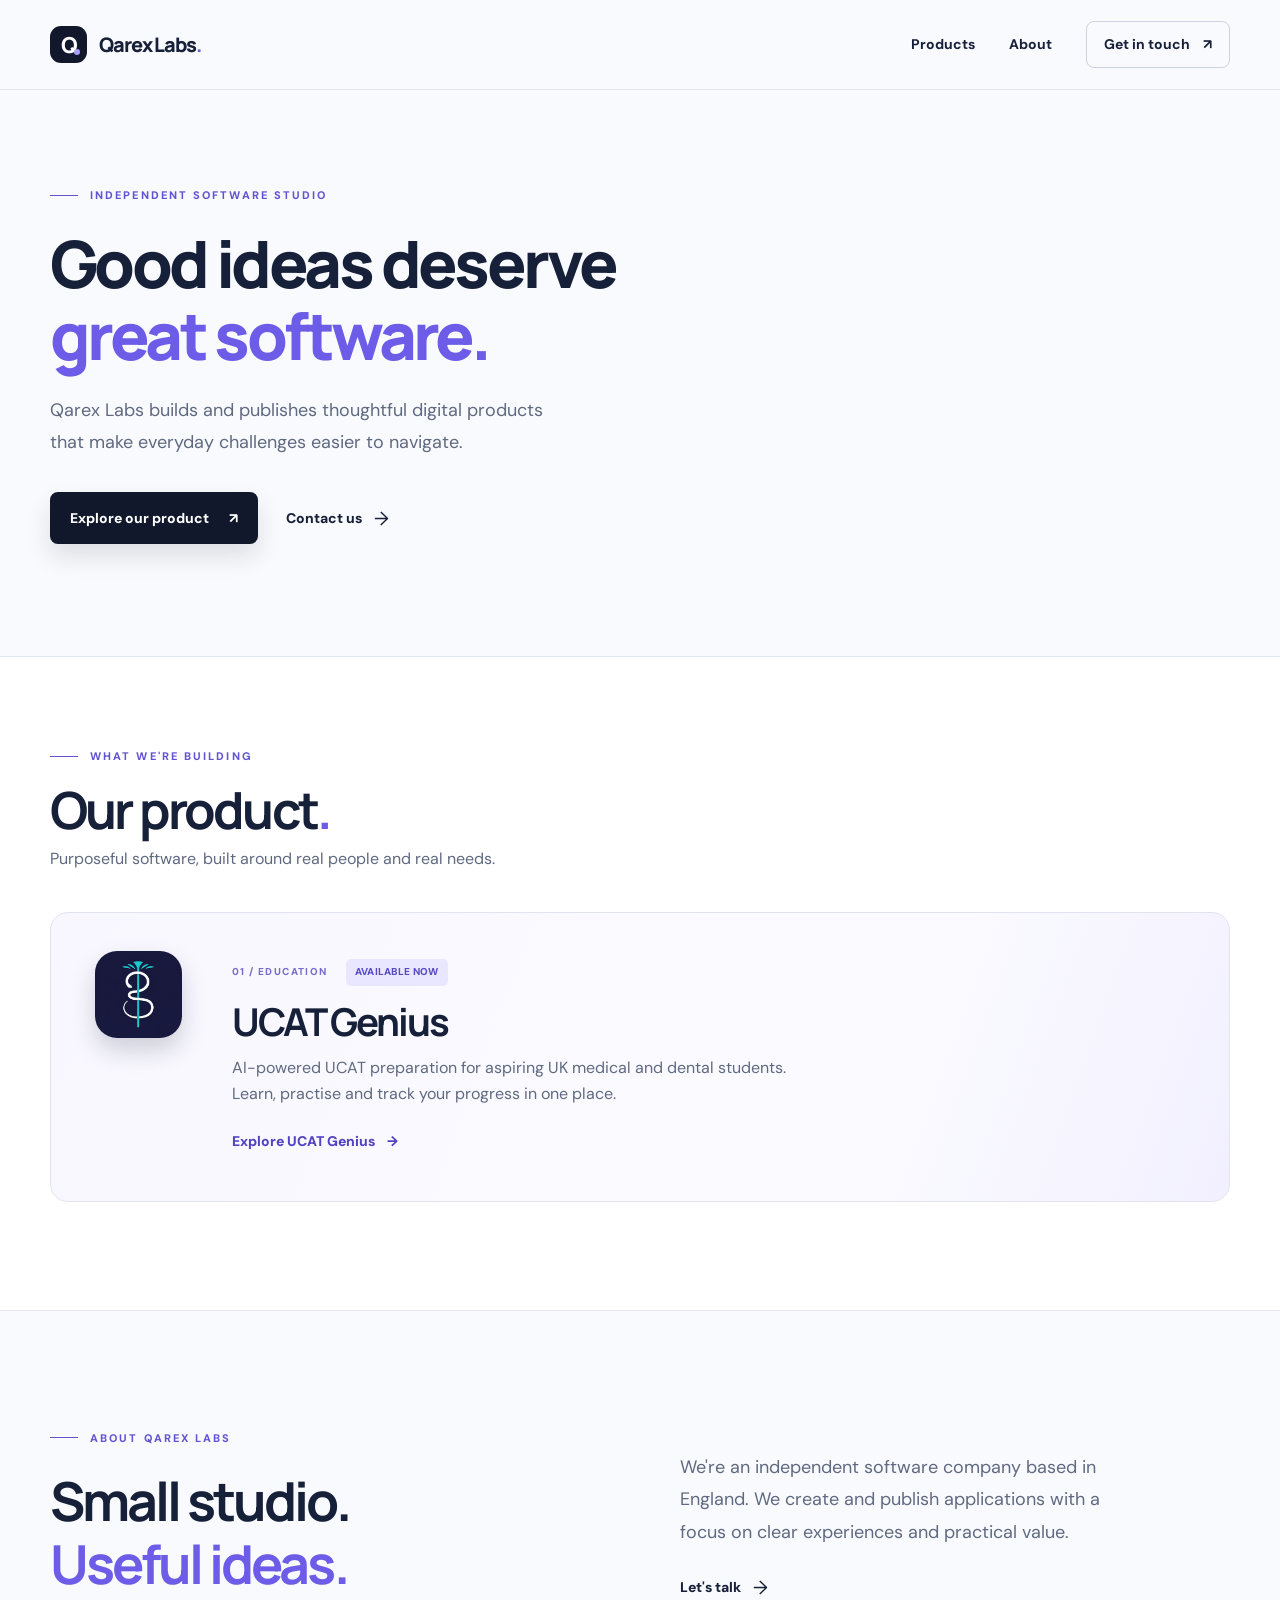
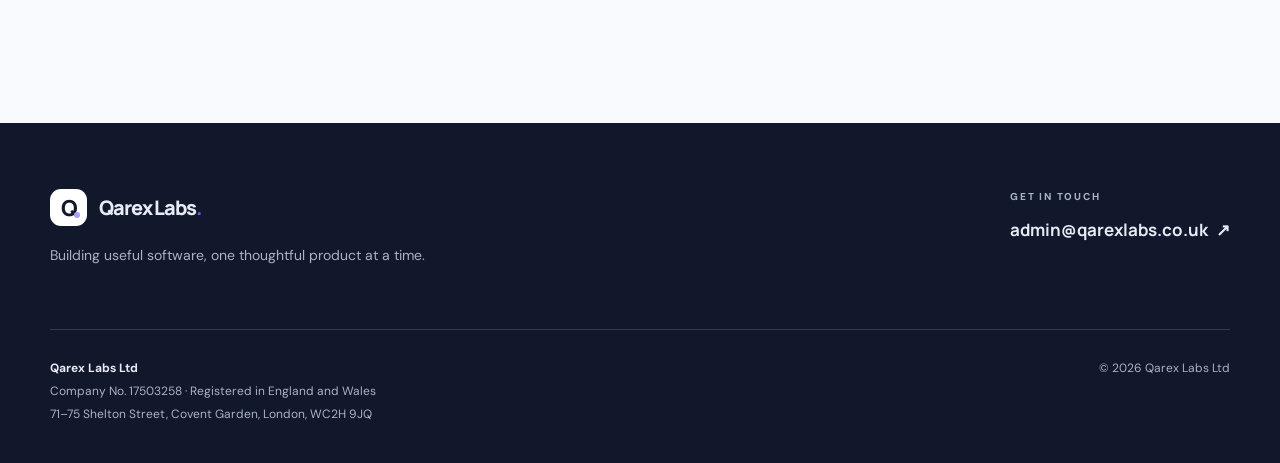
==== commit ba2ccbfb: "Simplify homepage artwork and products menu" ====
--- a/index.html
+++ b/index.html
@@ -25,7 +25,7 @@
         </a>
         <nav class="site-nav" aria-label="Main navigation">
           <details class="nav-products">
-            <summary>Products <span aria-hidden="true">⌄</span></summary>
+            <summary>Products</summary>
             <div class="nav-products-menu">
               <a href="/ucatgenius">UCAT Genius</a>
             </div>
@@ -47,17 +47,6 @@
             <a class="text-link" href="mailto:admin@qarexlabs.co.uk">Contact us <span aria-hidden="true">→</span></a>
           </div>
         </div>
-        <div class="hero-art" aria-hidden="true">
-          <div class="art-grid"></div>
-          <div class="orbit orbit-outer"></div>
-          <div class="orbit orbit-middle"></div>
-          <div class="orbit orbit-inner"></div>
-          <div class="orbit-core">Q<span>.</span></div>
-          <div class="art-label art-label-top">IDEAS <span>→</span> IMPACT</div>
-          <div class="art-label art-label-bottom">QAREX / LABS</div>
-          <div class="art-spark art-spark-one"></div>
-          <div class="art-spark art-spark-two"></div>
-        </div>
       </section>
 
       <section class="product-section" id="product" aria-labelledby="product-title">
@@ -75,7 +64,6 @@
               <p>AI-powered UCAT preparation for aspiring UK medical and dental students. Learn, practise and track your progress in one place.</p>
               <a class="product-link" href="/ucatgenius">Explore UCAT Genius <span aria-hidden="true">→</span></a>
             </div>
-            <div class="product-decoration" aria-hidden="true"><span>UG</span></div>
           </article>
         </div>
       </section>
--- a/style.css
+++ b/style.css
@@ -35,8 +35,6 @@
 .nav-products summary::marker { content: ""; }
 .nav-products summary:focus-visible { outline: 3px solid #a89fff; outline-offset: 4px; }
 .nav-products summary:hover, .nav-products[open] summary { color: var(--purple); }
-.nav-products summary span { font-size: 17px; font-weight: 400; transition: transform .2s; }
-.nav-products[open] summary span { transform: rotate(180deg); }
 .nav-products-menu { position: absolute; z-index: 20; top: calc(100% + 15px); left: -16px; display: flex; min-width: 190px; flex-direction: column; gap: 3px; padding: 8px; border: 1px solid var(--line); border-radius: 11px; background: #fff; box-shadow: 0 14px 34px rgba(23,32,57,.13); }
 .nav-products-menu::before { position: absolute; right: 0; bottom: 100%; left: 0; height: 16px; content: ""; }
 .nav-products-menu a { padding: 10px 12px; border-radius: 7px; font-size: 13px; font-weight: 700; white-space: nowrap; }
@@ -45,7 +43,7 @@
 .nav-contact:hover { background: #f0efff; border-color: #c4bfff; }
 .nav-contact span { margin-left: 10px; }
 
-.hero { display: grid; grid-template-columns: 1.08fr .92fr; align-items: center; gap: 56px; padding-block: 96px 112px; }
+.hero { display: grid; grid-template-columns: 1fr; align-items: center; gap: 56px; padding-block: 96px 112px; }
 .hero-copy { max-width: 610px; }
 .eyebrow { display: flex; align-items: center; gap: 12px; margin-bottom: 23px; color: #6253d4; font-size: 11px; font-weight: 800; letter-spacing: .19em; text-transform: uppercase; }
 .eyebrow-line { width: 28px; height: 1px; background: currentColor; }
@@ -59,28 +57,13 @@
 .text-link { display: inline-flex; align-items: center; gap: 12px; font-size: 14px; font-weight: 800; }
 .text-link span { font-size: 19px; font-weight: 400; }
 
-.hero-art { position: relative; aspect-ratio: 1/1; overflow: hidden; border: 1px solid #252e48; border-radius: 26px; background: radial-gradient(circle at 46% 48%, #303c73 0, #192444 45%, #11192f 78%); box-shadow: 0 28px 56px rgba(32,42,76,.12); }
-.art-grid { position: absolute; inset: 0; opacity: .17; background-image: linear-gradient(#8b99bf 1px, transparent 1px), linear-gradient(90deg, #8b99bf 1px, transparent 1px); background-size: 39px 39px; mask-image: linear-gradient(135deg, transparent, #000 35%, #000 75%, transparent); }
-.orbit { position: absolute; left: 50%; top: 50%; border: 1px solid rgba(194,199,255,.24); border-radius: 50%; transform: translate(-50%, -50%); }
-.orbit-outer { width: 85%; aspect-ratio: 1; }
-.orbit-middle { width: 65%; aspect-ratio: 1; border-color: rgba(194,199,255,.38); }
-.orbit-inner { width: 43%; aspect-ratio: 1; border-color: rgba(194,199,255,.53); box-shadow: 0 0 70px rgba(121,105,255,.14); }
-.orbit-core { position: absolute; left: 50%; top: 50%; display: grid; place-items: center; width: 27%; aspect-ratio: 1; border-radius: 31%; color: white; background: linear-gradient(145deg, #8175fa, #5346cf); box-shadow: 0 20px 70px rgba(105,87,239,.38), inset 0 1px 0 rgba(255,255,255,.34); transform: translate(-50%, -50%) rotate(-12deg); font: 800 clamp(55px, 8vw, 112px)/1 Manrope, Arial, sans-serif; letter-spacing: -.13em; }
-.orbit-core::first-letter { transform: rotate(12deg); }
-.orbit-core span { position: absolute; right: 22%; bottom: 18%; width: 10%; aspect-ratio: 1; border-radius: 50%; background: #dddbff; }
-.art-label { position: absolute; color: #cbd0e7; font: 700 10px/1.2 Manrope, Arial, sans-serif; letter-spacing: .22em; }
-.art-label-top { top: 7%; left: 8%; }
-.art-label-top span { color: #aaa0ff; }
-.art-label-bottom { bottom: 8%; right: 8%; }
-.art-spark { position: absolute; width: 9px; height: 9px; border-radius: 50%; background: #a69dff; box-shadow: 0 0 24px #a69dff; }
-.art-spark-one { top: 18%; right: 24%; }.art-spark-two { bottom: 21%; left: 17%; width: 6px; height: 6px; }
 
 .product-section { padding-block: 90px 108px; background: #fff; border-block: 1px solid var(--line); }
 .section-heading { margin-bottom: 39px; }
 .section-heading .eyebrow { margin-bottom: 14px; }
 .section-heading h2 { margin-bottom: 8px; font-size: clamp(36px, 4vw, 52px); line-height: 1.15; }
 .section-heading > p:last-child { margin-bottom: 0; color: var(--muted); }
-.product-card { display: grid; grid-template-columns: 105px minmax(0, 1fr) 190px; gap: 32px; min-height: 290px; align-items: center; overflow: hidden; padding: 38px 44px; border: 1px solid #e1e4f0; border-radius: 18px; background: linear-gradient(110deg, #f8f7ff 0%, #fbfbff 69%, #f2f0ff 100%); }
+.product-card { display: grid; grid-template-columns: 105px minmax(0, 1fr); gap: 32px; min-height: 290px; align-items: center; overflow: hidden; padding: 38px 44px; border: 1px solid #e1e4f0; border-radius: 18px; background: linear-gradient(110deg, #f8f7ff 0%, #fbfbff 69%, #f2f0ff 100%); }
 .product-icon { align-self: start; width: 87px; aspect-ratio: 1; overflow: hidden; border-radius: 22px; box-shadow: 0 12px 24px rgba(17,24,43,.18); }
 .product-icon img { display: block; width: 100%; height: 100%; object-fit: cover; }
 .product-meta { display: flex; align-items: center; flex-wrap: wrap; gap: 18px; margin-bottom: 13px; color: #786bd0; font-size: 10px; font-weight: 800; letter-spacing: .14em; }
@@ -89,7 +72,6 @@
 .product-card p { max-width: 590px; margin-bottom: 20px; color: var(--muted); }
 .product-link { display: inline-flex; align-items: center; gap: 12px; color: #5142c2; font-size: 14px; font-weight: 800; }
 .product-link:hover { text-decoration: underline; text-underline-offset: 4px; }
-.product-decoration { display: grid; place-items: center; width: 230px; height: 230px; border: 1px solid #dad5ff; border-radius: 50%; color: #d2cbfb; font: 800 75px/1 Manrope, Arial, sans-serif; letter-spacing: -.09em; transform: translate(32px, 30px) rotate(-15deg); }
 
 .product-hero { display: grid; grid-template-columns: 1.1fr .9fr; align-items: center; gap: 72px; padding-block: 92px 100px; }
 .product-hero-copy { max-width: 660px; }
@@ -168,7 +150,6 @@
   .hero { gap: 35px; padding-block: 75px 85px; }
   .hero h1 { font-size: clamp(42px, 5.7vw, 60px); }
   .product-card { grid-template-columns: 90px minmax(0, 1fr); }
-  .product-decoration { display: none; }
   .product-hero { gap: 36px; padding-block: 75px 82px; }
   .product-hero-art { min-height: 330px; }
   .feature-grid { grid-template-columns: repeat(2, minmax(0, 1fr)); }
@@ -188,7 +169,6 @@
   .hero { grid-template-columns: 1fr; gap: 47px; padding-block: 69px 75px; }
   .hero h1 { font-size: clamp(43px, 10vw, 60px); }
   .hero-lead { font-size: 16px; }
-  .hero-art { width: min(100%, 460px); margin-inline: auto; }
   .product-hero { grid-template-columns: 1fr; gap: 40px; padding-block: 62px 70px; }
   .product-hero h1 { font-size: clamp(43px, 10vw, 60px); }
   .product-hero-art { width: 100%; min-height: 285px; }
@@ -198,7 +178,6 @@
   .feature-card { min-height: 0; padding: 23px; }
   .feature-number { margin-bottom: 18px; }
   .product-cta { align-items: flex-start; flex-direction: column; padding-block: 70px 78px; }
-  .orbit-core { font-size: clamp(65px, 19vw, 95px); }
   .product-section { padding-block: 70px 80px; }
   .product-card { grid-template-columns: 1fr; gap: 24px; padding: 26px; }
   .product-icon { width: 72px; border-radius: 18px; }
